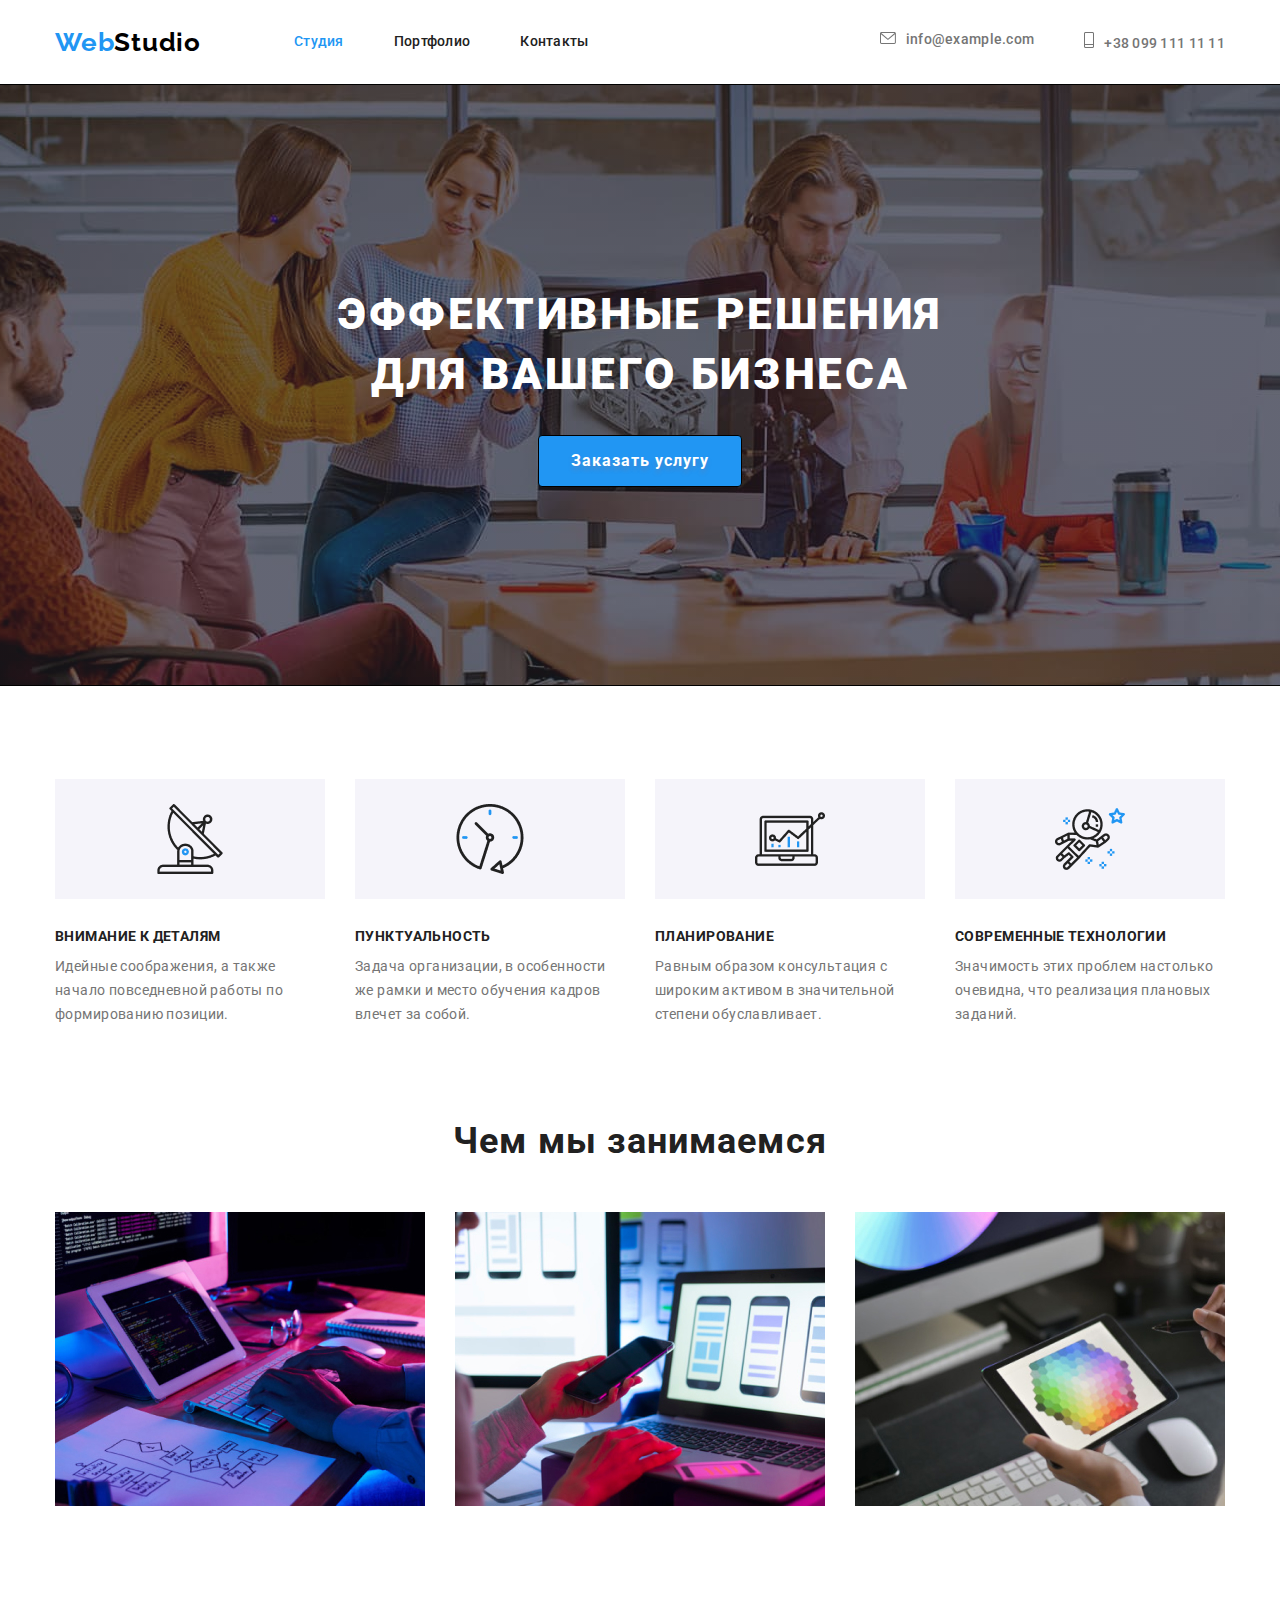
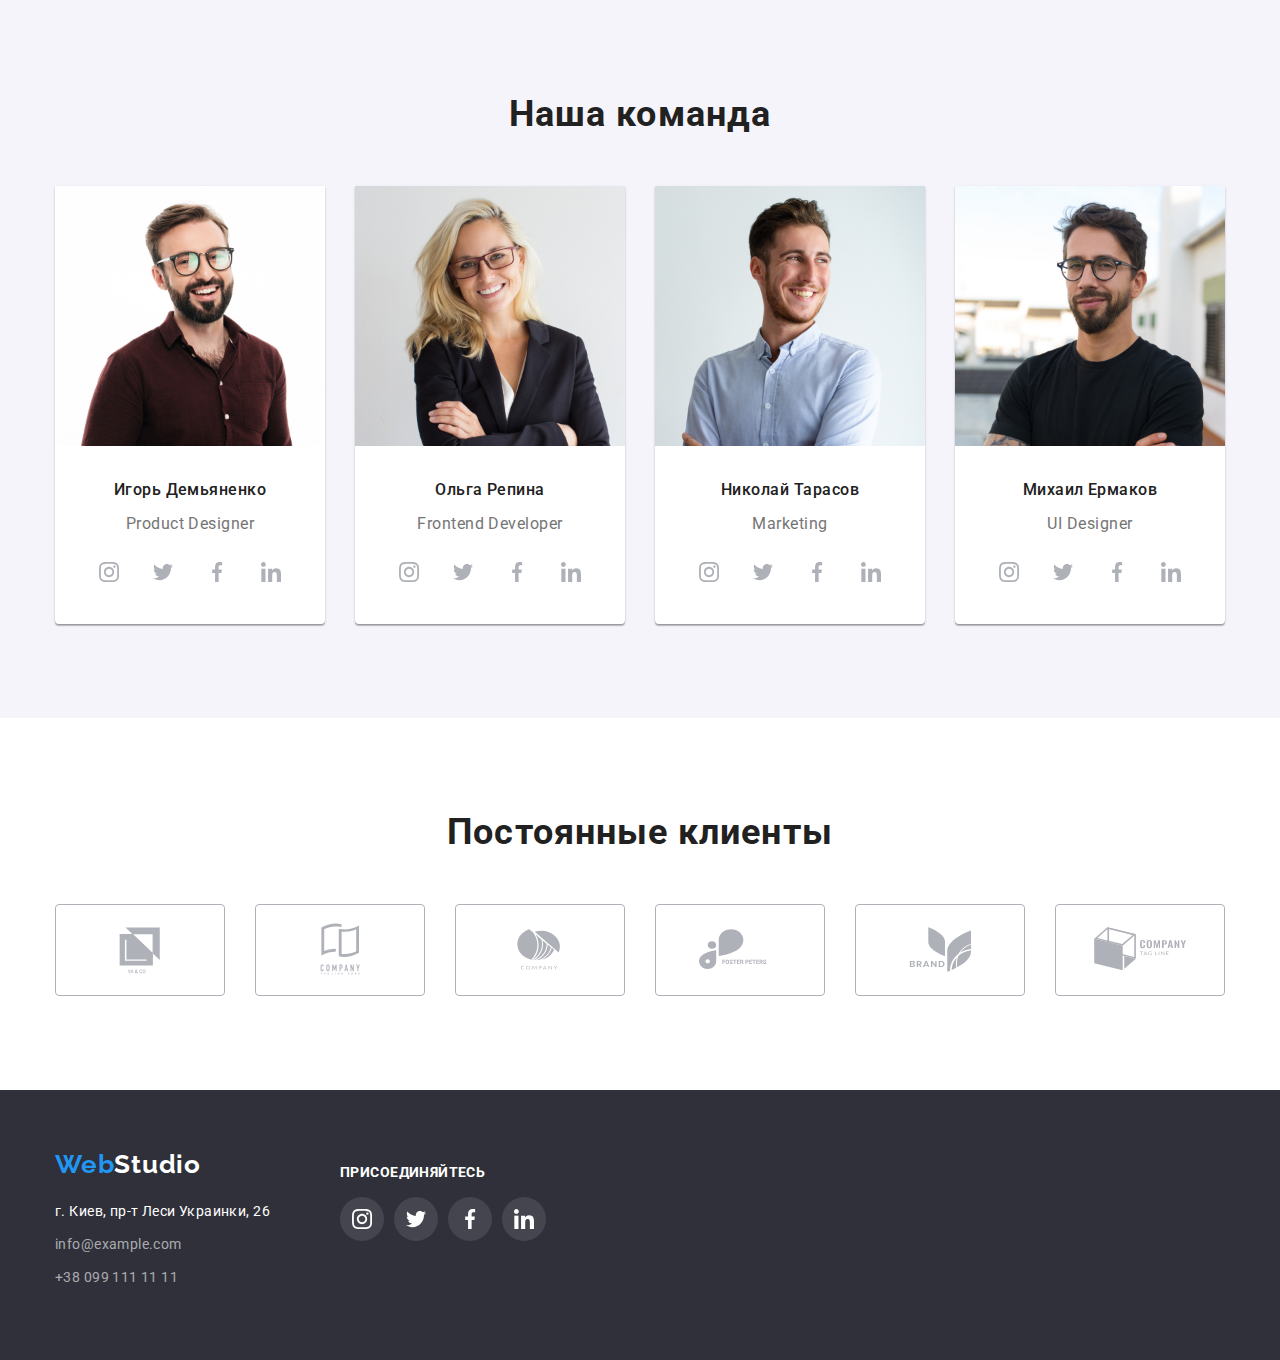
==== index.html @ c9b2f71e "начало дз 5" ====
<!DOCTYPE html>
<html lang="ru">

<head>
    <meta charset="UTF-8" />
    <meta http-equiv="X-UA-Compatible" content="IE=edge" />
    <meta name="viewport" content="width=device-width, initial-scale=1.0" />
    <title>spec</title>
    <link href="https://fonts.googleapis.com/css2?family=Roboto:wght@400;500;700;900&display=swap" rel="stylesheet">
    <link href="https://fonts.googleapis.com/css2?family=Raleway:wght@700&display=swap" rel="stylesheet">
    <link href="https://cdnjs.cloudflare.com/ajax/libs/modern-normalize/1.1.0/modern-normalize.min.css"
        rel="stylesheet">
    <link rel="stylesheet" href="./css/styles.css">

    <!--Шапка-->
    <header class="page-header">

        <nav class="container main-nav">
            <a href="./index.html" class="logo-header">Web<span class="span-nav">Studio</span></a>
            <ul class="site-nav list">
                <li class="site-navigation item"><a href="" class="link current">Студия</a></li>
                <li class="site-navigation item"><a href="./portfolio.html" class="link">Портфолио</a></li>
                <li class="site-navigation item"><a href="" class="link">Контакты</a></li>
            </ul>

            <ul class="contact-nav list text">
                <li class="contact-nav item">
                    <a href="info@example.com" class="tel-link link"><svg class="contact-icon " width="16" height="12">
                            <use href="./images/symbol-defs.svg#icon-envelope"></use>
                        </svg>info@example.com</a>
                </li>
                <li class="contact-nav item">
                    <a href="tel:+380991111111" class="mail-link link"><svg class="contact-icon " width="10"
                            height="16">
                            <use href="./images/symbol-defs.svg#icon-Vector"></use>
                        </svg>+38 099 111 11 11</a>
                </li>
            </ul>
        </nav>

    </header>
    <main>
        <!--герой-->
        <section class="hero overlay">
            <h1 class="hero-title">
                Эффективные решения<br />
                для вашего бизнеса
            </h1>

            <button type="button" class="button primary">Заказать услугу</button>
        </section>
        <!--перечень-->
        <section class="section skr">
            <div class="container skroll">
                <ul class="skroll-list list">
                    <li class="skroll-list-element icon-antena ">
                        <h3 class="skroll-list-title">Внимание к деталям</h3>
                        <p class="skroll-list-paragraph">
                            Идейные соображения, а также начало повседневной работы по
                            формированию позиции.
                        </p>
                    </li>
                    <li class="skroll-list-element icon-clock ">
                        <h3 class="skroll-list-title">Пунктуальность</h3>
                        <p class="skroll-list-paragraph">
                            Задача организации, в особенности же рамки и место обучения кадров
                            влечет за собой.
                        </p>
                    </li>
                    <li class="skroll-list-element icon-diagram ">
                        <h3 class="skroll-list-title">Планирование</h3>
                        <p class="skroll-list-paragraph">
                            Равным образом консультация с широким активом в значительной
                            степени обуславливает.
                        </p>
                    </li>
                    <li class="skroll-list-element icon-astronaut ">
                        <h3 class="skroll-list-title">Современные технологии</h3>
                        <p class="skroll-list-paragraph">
                            Значимость этих проблем настолько очевидна, что реализация
                            плановых заданий.
                        </p>
                    </li>
                </ul>
            </div>
        </section>
        <!--чем мы занимаемся-->
        <section class="section work">
            <div class="container section">
                <h2 class="section-title">Чем мы занимаемся</h2>
                <ul class="section-title-list list">
                    <li class="section-title-element">
                        <img src="./images/1.jpg" alt=" набо текста на клавиатуре" width="370" />
                    </li>
                    <li class="section-title-element">
                        <img src="./images/2.jpg" alt="рука с телефоном перед ноутбуком" width="370" />
                    </li>
                    <li class="section-title-element">
                        <img src="./images/3.jpg" alt="графический планшет в руке" width="370" />
                    </li>
                </ul>
            </div>
        </section>
        <!--наша команда-->
        <section class="command-section">
            <div class="container command">
                <h2 class="command-title">Наша команда</h2>
                <ul class="command-list list">
                    <li class="command-list-element">
                        <a href=""><img src="./images/4.jpg" alt="Игорь Демьяненко" width="270" /></a>
                        <div class="command-list-container">
                            <h3 class="command-list-title">Игорь Демьяненко</h3>
                            <p class="command-list-paragraph">Product Designer</p>
                            <ul class="command-list social-list list">
                                <li class="social-item">
                                    <a href="" class="social-link link">
                                        <svg class="social-icon">
                                            <use href="./images/symbol-defs.svg#icon-instagram"></use>
                                        </svg>
                                    </a>
                                </li>
                                <li class="social-item">
                                    <a href="" class="social-link link">
                                        <svg class="social-icon">
                                            <use href="./images/symbol-defs.svg#icon-twitter"></use>
                                        </svg>
                                    </a>
                                </li>
                                <li class="social-item">
                                    <a href="" class="social-link link">
                                        <svg class="social-icon">
                                            <use href="./images/symbol-defs.svg#icon-facebook"></use>
                                        </svg>
                                    </a>
                                </li>
                                <li class="social-item">
                                    <a href="" class="social-link link">
                                        <svg class="social-icon">
                                            <use href="./images/symbol-defs.svg#icon-linkedin"></use>
                                        </svg>
                                    </a>
                                </li>
                            </ul>
                        </div>
                    </li>
                    <li class="command-list-element">
                        <a href=""><img src="./images/5.jpg" alt="Ольга Репина" width="270" /></a>
                        <div class="command-list-container">
                            <h3 class="command-list-title">Ольга Репина</h3>
                            <p class="command-list-paragraph">Frontend Developer</p>
                            <ul class="command-list social-list list">
                                <li class="social-item">
                                    <a href="" class="social-link link">
                                        <svg class="social-icon">
                                            <use href="./images/symbol-defs.svg#icon-instagram"></use>
                                        </svg>
                                    </a>
                                </li>
                                <li class="social-item">
                                    <a href="" class="social-link link">
                                        <svg class="social-icon">
                                            <use href="./images/symbol-defs.svg#icon-twitter"></use>
                                        </svg>
                                    </a>
                                </li>
                                <li class="social-item">
                                    <a href="" class="social-link link">
                                        <svg class="social-icon">
                                            <use href="./images/symbol-defs.svg#icon-facebook"></use>
                                        </svg>
                                    </a>
                                </li>
                                <li class="social-item">
                                    <a href="" class="social-link link">
                                        <svg class="social-icon">
                                            <use href="./images/symbol-defs.svg#icon-linkedin"></use>
                                        </svg>
                                    </a>
                                </li>
                            </ul>
                        </div>
                    </li>
                    <li class="command-list-element">
                        <a href=""><img src="./images/6.jpg" alt="Николай Тарасов" width="270" /></a>
                        <div class="command-list-container">
                            <h3 class="command-list-title">Николай Тарасов</h3>
                            <p class="command-list-paragraph">Marketing</p>
                            <ul class="command-list social-list list">
                                <li class="social-item">
                                    <a href="" class="social-link link">
                                        <svg class="social-icon">
                                            <use href="./images/symbol-defs.svg#icon-instagram"></use>
                                        </svg>
                                    </a>
                                </li>
                                <li class="social-item">
                                    <a href="" class="social-link link">
                                        <svg class="social-icon">
                                            <use href="./images/symbol-defs.svg#icon-twitter"></use>
                                        </svg>
                                    </a>
                                </li>
                                <li class="social-item">
                                    <a href="" class="social-link link">
                                        <svg class="social-icon">
                                            <use href="./images/symbol-defs.svg#icon-facebook"></use>
                                        </svg>
                                    </a>
                                </li>
                                <li class="social-item">
                                    <a href="" class="social-link link">
                                        <svg class="social-icon">
                                            <use href="./images/symbol-defs.svg#icon-linkedin"></use>
                                        </svg>
                                    </a>
                                </li>
                            </ul>
                        </div>
                    </li>
                    <li class="command-list-element">
                        <a href=""><img src="./images/7.jpg" alt="Михаил Ермаков" width="270" /></a>
                        <div class="command-list-container">
                            <h3 class="command-list-title">Михаил Ермаков</h3>
                            <p class="command-list-paragraph">UI Designer</p>
                            <ul class="command-list social-list list">
                                <li class="social-item">
                                    <a href="" class="social-link link">
                                        <svg class="social-icon">
                                            <use href="./images/symbol-defs.svg#icon-instagram"></use>
                                        </svg>
                                    </a>
                                </li>
                                <li class="social-item">
                                    <a href="" class="social-link link">
                                        <svg class="social-icon">
                                            <use href="./images/symbol-defs.svg#icon-twitter"></use>
                                        </svg>
                                    </a>
                                </li>
                                <li class="social-item">
                                    <a href="" class="social-link link">
                                        <svg class="social-icon">
                                            <use href="./images/symbol-defs.svg#icon-facebook"></use>
                                        </svg>
                                    </a>
                                </li>
                                <li class="social-item">
                                    <a href="" class="social-link link">
                                        <svg class="social-icon">
                                            <use href="./images/symbol-defs.svg#icon-linkedin"></use>
                                        </svg>
                                    </a>
                                </li>
                            </ul>
                        </div>
                    </li>
                </ul>
            </div>

        </section>
        <!-- Постоянные клиенты -->
        <section class="client-section">
            <div class="container client ">
                <h2 class="klient-title">Постоянные клиенты</h2>
                <ul class="client-list list">
                    <li class="client-list-element">
                        <a href="" class="client-link link">
                            <svg class="client-icon">
                                <use href="./images/symbol-defs.svg#icon-Client-1"></use>
                            </svg>
                        </a>
                    </li>
                    <li class="client-list-element"><a href="" class="client-link link">
                            <svg class="client-icon">
                                <use href="./images/symbol-defs.svg#icon-Client-2"></use>
                            </svg>
                        </a></li>
                    <li class="client-list-element"><a href="" class="client-link link">
                            <svg class="client-icon">
                                <use href="./images/symbol-defs.svg#icon-Client-3"></use>
                            </svg>
                        </a></li>
                    <li class="client-list-element"><a href="" class="client-link link">
                            <svg class="client-icon">
                                <use href="./images/symbol-defs.svg#icon-Client-4"></use>
                            </svg>
                        </a></li>
                    <li class="client-list-element"><a href="" class="client-link link">
                            <svg class="client-icon">
                                <use href="./images/symbol-defs.svg#icon-Client-5"></use>
                            </svg>
                        </a></li>
                    <li class="client-list-element"><a href="" class="client-link link">
                            <svg class="client-icon">
                                <use href="./images/symbol-defs.svg#icon-Client-6"></use>
                            </svg>
                        </a></li>

                </ul>
            </div>

        </section>
    </main>

    <!--футер-->
    <footer class="footer">

        <div class="container futter-div">

            <div class="futter-div-address">
                <a href="./index.html" class="logo-footer">Web<span class="span-footer">Studio</span></a>
                <address>
                    <ul class="footer-contact list ">
                        <li class="footer-li">
                            <a href="" class="address">г. Киев, пр-т Леси Украинки, 26</a>
                        </li>
                        <li class="footer-li">
                            <a href="info@example.com" class="link">info@example.com</a>
                        </li>
                        <li class="footer-li">
                            <a href="tel:+38-099-111-11-11" class="link">+38 099 111 11 11</a>
                        </li>
                    </ul>
                </address>
            </div>
            <div class="futter-div-social">
                <h2 class="footer-title">
                    присоединяйтесь
                </h2>
                <ul class="footer-social footer-social-list list">
                    <li class="footer-social-item"><a href="" class="footer-social-link link"><svg
                                class="footer-social-icon">
                                <use href="./images/symbol-defs.svg#icon-instagram"></use>
                            </svg></a></li>
                    <li class="footer-social-item"><a href="" class="footer-social-link link">
                            <svg class="footer-social-icon">
                                <use href="./images/symbol-defs.svg#icon-twitter"></use>
                            </svg>
                        </a></li>
                    <li class="footer-social-item"><a href="" class="footer-social-link link"><svg
                                class="footer-social-icon">
                                <use href="./images/symbol-defs.svg#icon-facebook"></use>
                            </svg></a></li>
                    <li class="footer-social-item"><a href="" class="footer-social-link link"><svg
                                class="footer-social-icon">
                                <use href="./images/symbol-defs.svg#icon-linkedin"></use>
                            </svg></a></li>
                </ul>
            </div>
        </div>



    </footer>
    </body>

</html>
---- css/styles.css ----
/* цвет основного текста #212121 */
/* вторичній цвет #757575 */
/* белый  #FFFFFF */
/* акцент #2196F3 */
/* вторичный цвет фона #E5E5E5 */
:root {
  --primary-text-color: #757575;
  --title-text-color: #212121;
  --accent-color: #2196f3;
  --primary-white-color: #ffffff;
  --button-secondary-color: #f5f4fa;
  --primary-bg-color: #e5e5e5;
}
/* ----------УТИЛИТЫ--------------- */
h1,
h2,
h3,
h4,
h5,
h6 {
  margin-top: 0;
}
img {
  display: block;
  max-width: 100%;
}
.list {
  list-style: none;
  padding: 0;
  margin: 0;
}
a {
  text-decoration: none;
  display: inline-block;
}
.visually-hidden {
  position: absolute;
  width: 1px;
  height: 1px;
  margin: -1px;
  padding: 0;
  overflow: hidden;
  border: 0;
  clip: rect(0 0 0 0);
}

body {
  color: var(--primary-text-color);
  font-family: Roboto;
  font-style: normal;
}
.container {
  margin-left: auto;
  margin-right: auto;
  width: 1200px;
  padding-left: 15px;
  padding-right: 15px;
}
/*-------------HEADER--------- */

.page-header {
  background-color: var(--primary-white-color);
}

.main-nav {
  display: flex;
  align-items: center;
}
.logo-header {
  display: flex;
  color: var(--accent-color);
  font-family: Raleway;
  font-style: normal;
  font-weight: 700;
  font-size: 26px;
  line-height: 1.19;
  letter-spacing: 0.03em;
}
.span-nav {
  color: #000000;
}
/* site nav */
.site-nav {
  display: flex;
  font-weight: 500;
  font-size: 14px;
  line-height: 1.14;
  letter-spacing: 0.02em;
  margin-left: 93px;
}
.site-nav .item + .item {
  margin-left: 50px;
}

.site-nav .link {
  display: block;
  padding-top: 32px;
  padding-bottom: 32px;
  color: var(--title-text-color);
}
.site-nav .link:hover,
.site-nav .link:focus {
  color: var(--accent-color);
}
.site-nav .link.current {
  color: var(--accent-color);
}
/* contact nav */
.contact-nav {
  display: flex;
  font-weight: 500;
  font-size: 14px;
  line-height: 1.14;
  letter-spacing: 0.02em;
  margin-left: auto;
}
.contact-nav .item + .item {
  margin-left: 50px;
}
.contact-nav .link {
  display: block;
  padding-top: 32px;
  padding-bottom: 32px;
  color: var(--primary-text-color);
}
.contact-nav .link:hover,
.contact-nav .link:focus {
  color: var(--accent-color);
}
.contact-icon {
  fill: #757575;
  margin-right: 10px;
  align-items: center;
  justify-content: center;
  fill: currentColor;
}
/*------------ HERO----------- */
.hero {
  text-align: center;
  border-color: #2f303a;
  padding-top: 200px;
  padding-bottom: 200px;
}
.overlay {
  outline: 1px solid black;
  max-width: 1600px;
  height: 600px;
  margin-left: auto;
  margin-right: auto;
  background-image: linear-gradient(to right, rgba(47, 48, 58, 0.4), rgba(47, 48, 58, 0.4)),
    url(../images/img-fon.jpg);
  background-size: cover;
  background-position: center;
  background-repeat: no-repeat;
}
.hero-title {
  margin-top: 0;
  margin-bottom: 30px;
  font-weight: 900;
  font-size: 44px;
  line-height: 1.36;
  letter-spacing: 0.06em;
  text-transform: uppercase;
  color: #ffffff;
}
/* button */
.button {
  padding: 10px 32px;
  color: var(--title-text-color);
  background-color: var(--primary-white-color);
  font-weight: 700;
  font-size: 16px;
  line-height: 1.87;
  letter-spacing: 0.06em;
  border: transparent;
  border: 1px solid #000000;
  text-shadow: 0px 4px 4px rgba(170, 99, 99, 0.25);
  border-radius: 4px;
}
.button.primary {
  color: var(--primary-white-color);
  background-color: var(--accent-color);
}
.button.primary:hover {
  background-color: var(--button-secondary-color);
  color: var(--accent-color);
}
/* ---------------SKROLL SECTIONS----------- */

/* skrol list */
.section.skr {
  padding-top: 94px;
  padding-bottom: 94px;
}

.skroll-list {
  display: flex;
}

.skroll-list-element {
  width: 270px;
  margin-right: 30px;
}
.skroll-list-element:nth-child(4) {
  margin-right: 0;
}
.icon-antena::before {
  background-image: url(../images/antenna.png);
}
.icon-clock::before {
  background-image: url(../images/clock.png);
}
.icon-diagram::before {
  background-image: url(../images/diagram.png);
}
.icon-astronaut::before {
  background-image: url(../images/astronaut.png);
}
.skroll-list-element::before {
  display: block;
  content: '';
  height: 120px;
  margin-bottom: 30px;
  background-size: 70px;
  background-repeat: no-repeat;
  background-position: center;
  background-color: #f5f4fa;
}

.skroll-list-title {
  color: var(--title-text-color);
  font-weight: 700;
  font-size: 14px;
  line-height: 1.14;
  letter-spacing: 0.03em;
  text-transform: uppercase;
  margin-bottom: 10px;
}
.skroll-list-paragraph {
  margin: 0;
  padding: 0;
  color: var(--primary-text-color);
  font-weight: 400;
  font-size: 14px;
  line-height: 1.71;
  letter-spacing: 0.03em;
}
/* -------ЧЕМ МЫ ЗАНИМАЕМСЯ-------- */
/* section title */
.section.work {
  padding-bottom: 94px;
}
.section-title {
  color: var(--title-text-color);

  font-weight: 700;
  font-size: 36px;
  line-height: 1.16;
  text-align: center;
  letter-spacing: 0.03em;
  margin-bottom: 50px;
}
.section-title-list {
  display: flex;
}
.section-title-element {
  margin-right: 30px;
}
.section-title-element:nth-child(3n) {
  margin-right: 0;
}
/* ---------COMMAND SECTION---------- */
.command-section {
  background-color: #f5f4fa;
  padding-top: 94px;
  padding-bottom: 94px;
}
.command-title {
  color: var(--title-text-color);

  font-weight: 700;
  font-size: 36px;
  line-height: 1.16;
  text-align: center;
  letter-spacing: 0.03em;
  margin-bottom: 50px;
}
.command-list {
  display: flex;
}
.command-list-container {
  padding-top: 30px;
  padding-bottom: 30px;
}
.command-list-title {
  color: var(--title-text-color);

  font-weight: 500;
  font-size: 16px;
  line-height: 1.18;
  letter-spacing: 0.03em;
  text-align: center;
  margin-bottom: 10px;
}
.command-list-paragraph {
  color: var(--primary-text-color);
  font-weight: 400;
  font-size: 16px;
  line-height: 1.18;
  text-align: center;
  letter-spacing: 0.03em;
  margin-bottom: 16px;
}
.command-list-element {
  display: block;
  margin-right: 30px;
  background-color: #ffffff;
  box-shadow: 0px 1px 3px rgba(0, 0, 0, 0.12), 0px 1px 1px rgba(0, 0, 0, 0.14),
    0px 2px 1px rgba(0, 0, 0, 0.2);
  border-radius: 0px 0px 4px 4px;
  overflow: hidden;
}
.command-list-element:nth-child(4n) {
  margin-right: 0;
}
.social-item {
  width: 44px;
  height: 44px;
  margin-right: 10px;
}
.social-item:nth-child(4n) {
  margin-right: 0;
}
.social-link {
  width: 100%;
  height: 100%;
  border-radius: 50%;
  display: flex;
  align-items: center;
  justify-content: center;
  background-color: var(--primary-white-color);
}
.social-link:hover,
.social-link:focus {
  background-color: var(--accent-color);
}
.social-link:hover .social-icon,
.social-link:focus .social-icon {
  fill: var(--primary-white-color);
}

.social-list {
  display: flex;
  justify-content: center;
}
.social-icon {
  width: 20px;
  height: 20px;
  fill: #afb1b8;
}

/* -------------CLIENT SECTION------------ */
.client-section {
  padding-top: 94px;
  padding-bottom: 94px;
}
.klient-title {
  color: var(--title-text-color);
  font-weight: 700;
  font-size: 36px;
  line-height: 1.16;
  text-align: center;
  letter-spacing: 0.03em;
  margin-bottom: 50px;
}
.client-list {
  display: flex;
  justify-content: space-between;
}
.client-list-element {
  display: block;
  width: 170px;
  height: 92px;
  margin-right: 30px;
}
.client-list-element:nth-child(6n) {
  margin-right: 0;
}

.client-link {
  width: 100%;
  height: 100%;
  display: flex;
  align-items: center;
  justify-content: center;
  background-color: var(--primary-white-color);
  border: 1px solid #afb1b8;
  border-radius: 4px;
}

.client-icon {
  width: 100%;
  height: 100%;
  fill: #afb1b8;
}
.client-link:hover .client-icon,
.client-link:focus .client-icon {
  fill: var(--accent-color);
  border: 1px solid #2196f3;
}

/* --------ФУТЕР---------- */

.footer {
  background-color: #2f303a;
}
.futter-div {
  display: flex;
}
.futter-div-address {
  padding-top: 59px;
  padding-bottom: 61px;
}
.futter-div-social {
  padding-top: 71px;
  padding-bottom: 101px;
}
.logo-footer {
  color: var(--accent-color);
  font-family: Raleway;
  font-style: normal;
  font-weight: 700;
  font-size: 26px;
  line-height: 1.19;
  letter-spacing: 0.03em;
  margin-bottom: 20px;
}
.span-footer {
  color: #ffffff;
}
.footer-li {
  margin-bottom: 9px;
}
.footer-contact {
  font-family: Roboto;
  font-style: normal;
  font-weight: 400;
  font-size: 14px;
  line-height: 1.71;
  letter-spacing: 0.03em;
  margin-right: 70px;
}
.footer-contact .address {
  color: var(--primary-white-color);
}
.footer-contact .address:hover,
.footer-contact .address:focus {
  color: var(--accent-color);
}
.footer-contact .link {
  color: rgba(255, 255, 255, 0.6);
}
.footer-contact .link:hover,
.footer-contact .link:focus {
  color: var(--accent-color);
}
.footer-title {
  display: flex;
  font-family: Roboto;
  font-style: normal;
  font-weight: 700;
  font-size: 14px;
  line-height: 1.71;
  letter-spacing: 0.03em;
  text-transform: uppercase;
  color: var(--primary-white-color);
}

.footer-social-item {
  width: 44px;
  height: 44px;
  margin-right: 10px;
}
.footer-social-item :nth-child(4n) {
  margin-right: 0;
}
.footer-social-link {
  width: 100%;
  height: 100%;
  border-radius: 50%;
  display: flex;
  align-items: center;
  justify-content: center;
  background-color: rgba(255, 255, 255, 0.1);
}
.footer-social-list {
  display: flex;
  justify-content: center;
}
.footer-social-icon {
  width: 20px;
  height: 20px;
  fill: var(--primary-white-color);
}
.footer-social-link:hover,
.footer-social-link:focus {
  background-color: var(--accent-color);
}
.footer-social-link:hover .footer-social-icon,
.footer-social-link:focus .footer-social-icon {
  fill: var(--primary-white-color);
}

/* ------------PORTFOLIO------------------- */
.page-header {
  border-bottom: 1px solid #ececec;
}
.portf-nav {
  display: flex;
  align-items: center;
}
.portfolio-site-nav .item + .item {
  margin-left: 50px;
}
.logo-portfolio-hed {
  display: flex;
  color: var(--accent-color);
  font-family: Raleway;
  font-style: normal;
  font-weight: 700;
  font-size: 26px;
  line-height: 1.19;
  letter-spacing: 0.03em;
}
/* portfolio site nav  */
.portfolio-site-nav {
  display: flex;
  font-weight: 500;
  font-size: 14px;
  line-height: 1.14;
  letter-spacing: 0.02em;
  margin-left: 93px;
}
.portfolio-site-nav .link {
  display: block;
  padding-top: 32px;
  padding-bottom: 32px;
  color: var(--title-text-color);
}
.portfolio-site-nav .link:hover,
.portfolio-site-nav .link:focus {
  color: var(--accent-color);
}
.portfolio-site-nav .link.current {
  color: var(--accent-color);
}
/* contact nav */
.portfolio-contact-nav {
  display: flex;
  font-weight: 500;
  font-size: 14px;
  line-height: 1.14;
  letter-spacing: 0.02em;
  margin-left: auto;
}
.portfolio-contact-nav .item + .item {
  margin-left: 50px;
}
.portfolio-contact-nav .link {
  display: block;
  padding-top: 32px;
  padding-bottom: 32px;
  color: var(--primary-text-color);
}
.portfolio-contact-nav .link:hover,
.portfolio-contact-nav .link:focus {
  color: var(--accent-color);
}
/* portfolio button */
.button-portfolio {
  color: var(--title-text-color);
  padding: 6px 22px;

  font-weight: 500;
  font-size: 16px;
  line-height: 1.62;
  text-align: center;
  letter-spacing: 0.03em;
  border: transparent;
  border-radius: 4px;
}
.button-portfolio .secondary {
  color: var(--title-text-color);
  background-color: var(--button-secondary-color);
}

.portfolio-button .button-portfolio.secondary:hover,
.portfolio-button .button-portfolio.secondary:focus {
  background-color: var(--accent-color);
  color: var(--button-secondary-color);
  box-shadow: 0px 3px 1px rgba(0, 0, 0, 0.1), 0px 1px 2px rgba(0, 0, 0, 0.08),
    0px 2px 2px rgba(0, 0, 0, 0.12);
  border-radius: 4px;
}

/* portfolio list */
.portfolio-section {
  padding-top: 94px;
  padding-bottom: 94px;
}

.portfolio-button {
  display: flex;
  justify-content: center;

  margin-bottom: 50px;
}
.click {
  margin-right: 8px;
}
.click:nth-child(5n) {
  margin-right: 0;
}

.portfolio-list {
  display: flex;
  flex-wrap: wrap;
  background-color: var(--primary-white-color);
}
.portfolio-list-element {
  width: 370px;
  margin-right: 30px;
  margin-bottom: 30px;
  background-color: #ffffff;
  border: 1px solid #eeeeee;
  box-sizing: border-box;
}
.portfolio-list-paragraph {
  font-family: Roboto;
  font-style: normal;
  font-weight: normal;
  font-size: 16px;
  line-height: 1.87;
  letter-spacing: 0.03em;
  color: var(--primary-text-color);
}
.portfolio-list-element:hover {
  background: var(--primary-white-color);
  border: 1px solid #eeeeee;
  box-sizing: border-box;
  box-shadow: 0px 1px 1px rgba(0, 0, 0, 0.12), 0px 4px 4px rgba(0, 0, 0, 0.06),
    1px 4px 6px rgba(0, 0, 0, 0.16);
}
.portfolio-list-element:nth-child(3n) {
  margin-right: 0;
}
.portfolio-list-element:nth-last-child(-n + 3) {
  margin-bottom: 0;
}
/* -----------АЛЬТЕРНАТИВНЫЙ ВАРИАНТ-------------- */
/* .portfolio-list-element {
  width: calc((100 - 60px) / 3);
  margin-right: 30px;
  margin-bottom: 30px;
}
.portfolio-list-element:nth-child(3n) {
  margin-right: 0;
}
.portfolio-list-element:nth-last-child(-n + 3) {
  margin-bottom: 0;
} */
.portfolio-list .title {
  color: var(--title-text-color);
}
.portfolio-list-div {
  padding: 20px 24px 20px 24px;
}
.portfolio-list-title {
  font-family: Roboto;
  font-style: normal;
  font-weight: 700;
  font-size: 18px;
  line-height: 2;
  letter-spacing: 0.06em;
  color: #212121;
  margin-bottom: 4px;
}
.portfolio-list-paragraph {
  font-weight: 400;
  font-size: 16px;
  line-height: 1.87;
  letter-spacing: 0.03em;
  margin: 0;
}
/* portfolio footer */
.porfolio-footer {
  background-color: #2f303a;
}
.portfolio-footer-div {
  display: flex;
}
.portfolio-footer-address {
  padding-top: 59px;
  padding-bottom: 61px;
}
.portfolio-footer-social {
  padding-top: 71px;
  padding-bottom: 101px;
}
.portfolio-footer-title {
  display: flex;
  font-family: Roboto;
  font-style: normal;
  font-weight: 700;
  font-size: 14px;
  line-height: 1.71;
  letter-spacing: 0.03em;
  text-transform: uppercase;
  color: var(--primary-white-color);
}

.logo-porfolio-footer {
  color: var(--accent-color);
  font-family: Raleway;
  font-style: normal;
  font-weight: 700;
  font-size: 26px;
  line-height: 1.19;
  letter-spacing: 0.03em;
  margin-bottom: 20px;
}
.portfolio-footer-li {
  margin-bottom: 9px;
}
.portfolio-footer-contact {
  font-family: Roboto;
  font-style: normal;
  font-weight: 400;
  font-size: 14px;
  line-height: 1.71;
  letter-spacing: 0.03em;
  margin-right: 70px;
}
.portfolio-footer-contact .address {
  color: var(--primary-white-color);
}
.portfolio-footer-contact .address:hover,
.portfolio-footer-contact .address:focus {
  color: var(--accent-color);
}
.portfolio-footer-contact .link {
  color: rgba(255, 255, 255, 0.6);
}
.portfolio-footer-contact .link:hover,
.portfolio-footer-contact .link:focus {
  color: var(--accent-color);
}

.portfolio-social-item {
  width: 44px;
  height: 44px;
  margin-right: 10px;
}
.portfolio-social-item:nth-child(4n) {
  margin-right: 0;
}
.portfolio-social-link {
  width: 100%;
  height: 100%;
  border-radius: 50%;
  display: flex;
  align-items: center;
  justify-content: center;
  background-color: rgba(255, 255, 255, 0.1);
}
.footer-social-list {
  display: flex;
  justify-content: center;
}
.portfolio-social-icon {
  width: 20px;
  height: 20px;
  fill: var(--primary-white-color);
}
.portfolio-social-link:hover,
.portfolio-social-link:focus {
  background-color: var(--accent-color);
}
.portfolio-social-link:hover .portfolio-social-icon,
.portfolio-social-link:focus .portfolio-social-icon {
  fill: var(--primary-white-color);
}
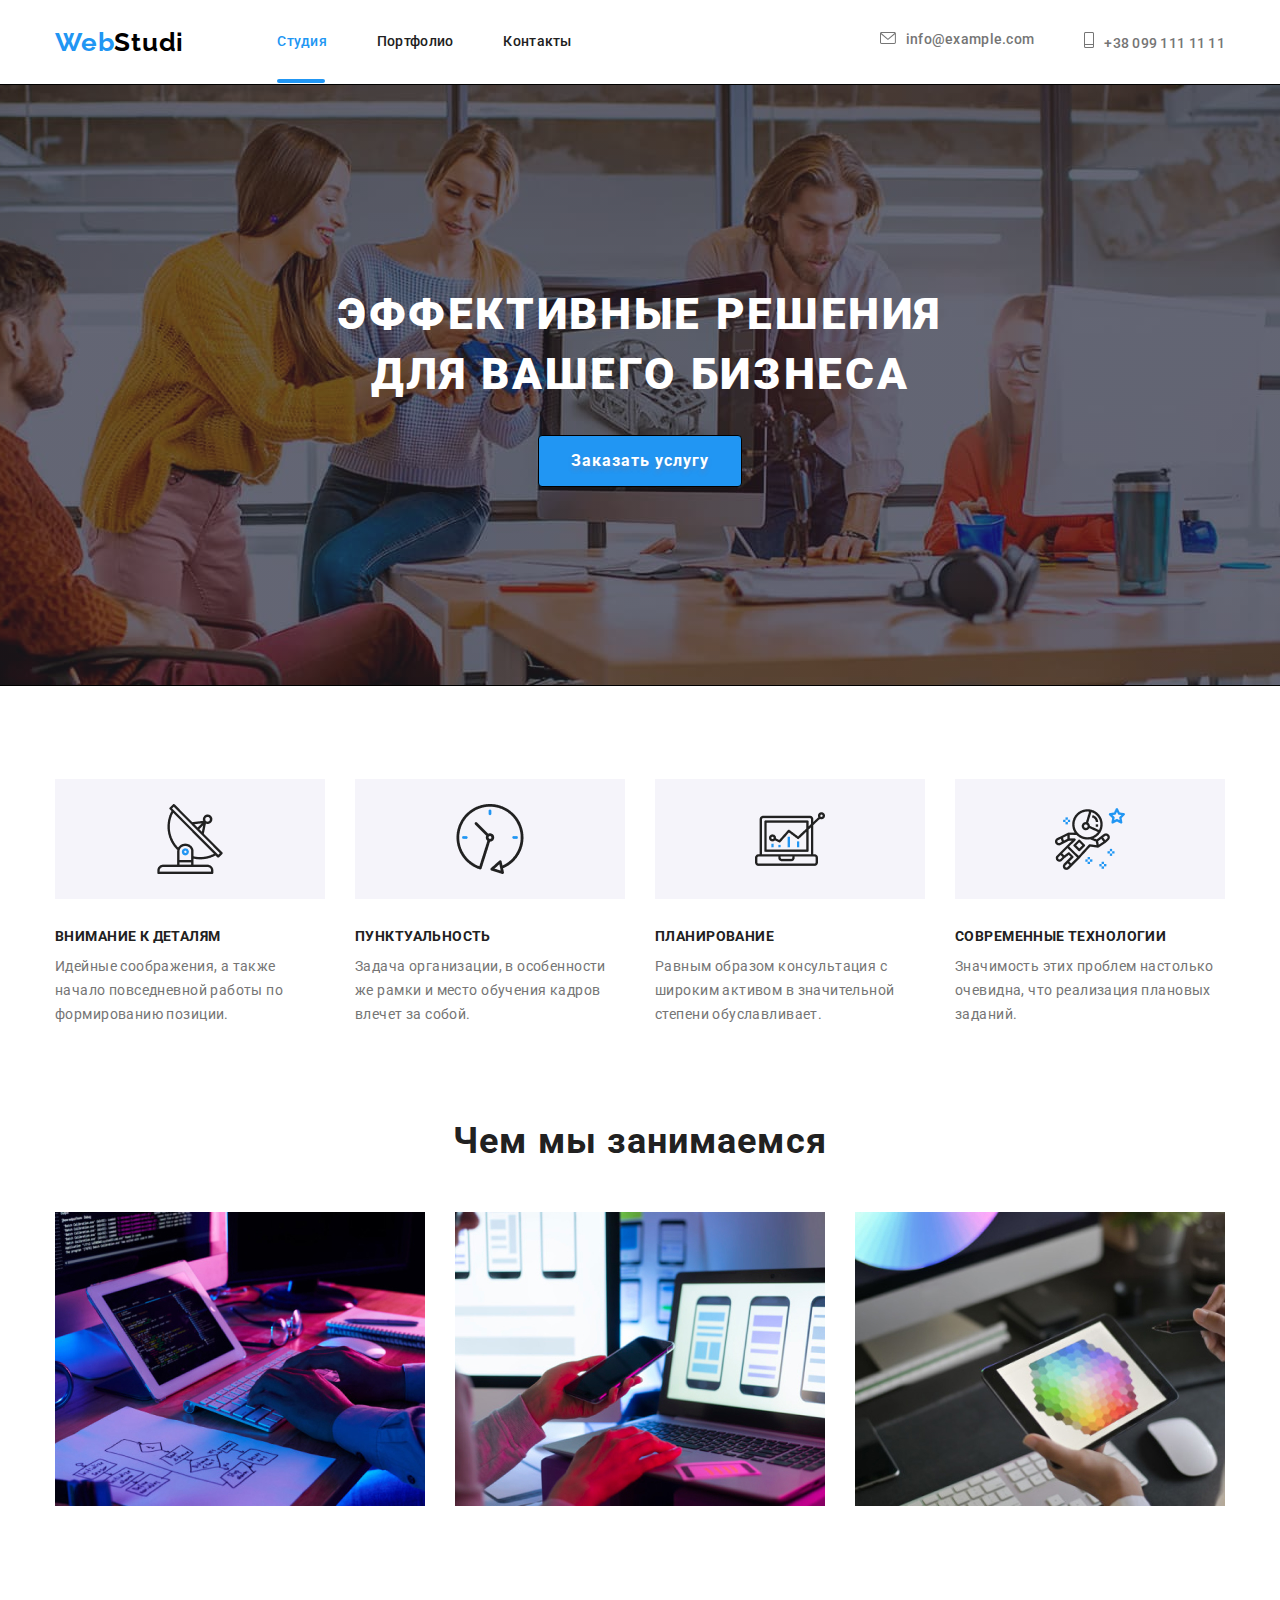
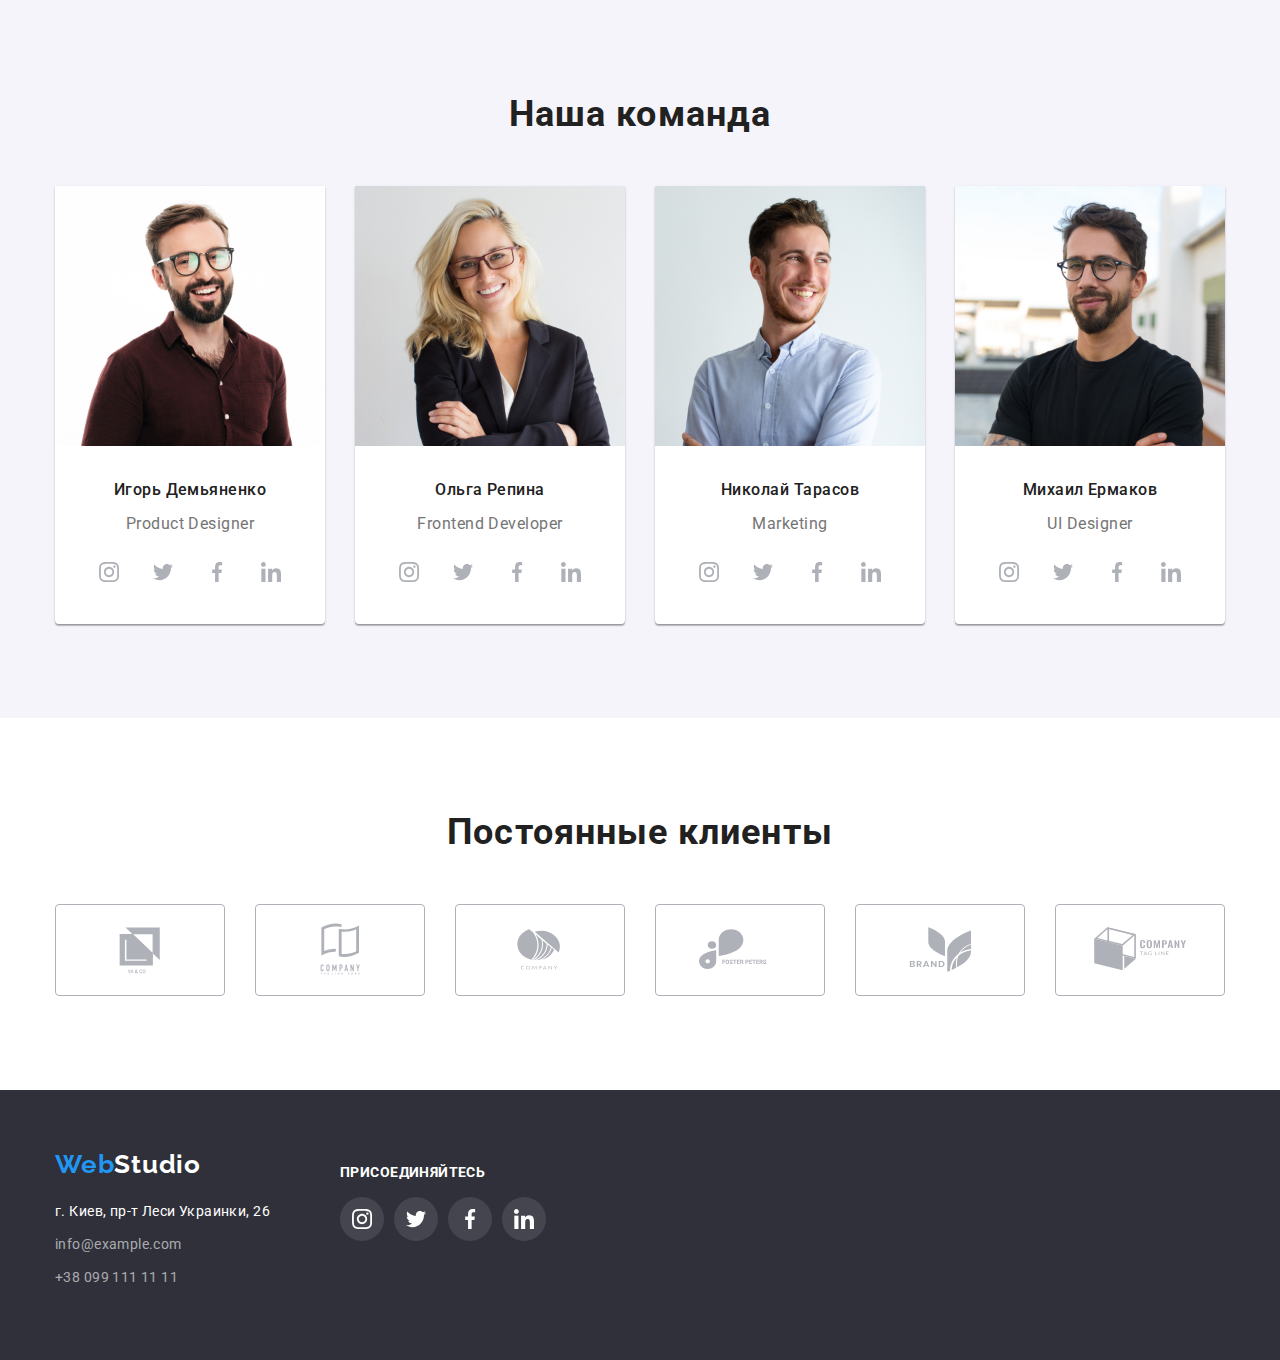
==== commit e450e236: "Добавил подчеркивание" ====
--- a/index.html
+++ b/index.html
@@ -16,7 +16,7 @@
     <header class="page-header">
 
         <nav class="container main-nav">
-            <a href="./index.html" class="logo-header">Web<span class="span-nav">Studio</span></a>
+            <a href="./index.html" class="logo-header">Web<span class="span-nav">Studi</span></a>
             <ul class="site-nav list">
                 <li class="site-navigation item"><a href="" class="link current">Студия</a></li>
                 <li class="site-navigation item"><a href="./portfolio.html" class="link">Портфолио</a></li>
--- a/css/styles.css
+++ b/css/styles.css
@@ -82,11 +82,24 @@
 /* site nav */
 .site-nav {
   display: flex;
+  position: relative;
   font-weight: 500;
   font-size: 14px;
   line-height: 1.14;
   letter-spacing: 0.02em;
   margin-left: 93px;
+}
+.site-navigation .current::after {
+  display: flex;
+  content: '';
+  position: absolute;
+  height: 4px;
+  width: 48px;
+  border-radius: 2px;
+  background-color: var(--accent-color);
+  justify-content: center;
+  align-items: center;
+  bottom: -1px;
 }
 .site-nav .item + .item {
   margin-left: 50px;
@@ -534,12 +547,25 @@
 }
 /* portfolio site nav  */
 .portfolio-site-nav {
+  position: relative;
   display: flex;
   font-weight: 500;
   font-size: 14px;
   line-height: 1.14;
   letter-spacing: 0.02em;
   margin-left: 93px;
+}
+.portfolio-site-navigation .current::after {
+  display: flex;
+  content: '';
+  position: absolute;
+  height: 4px;
+  width: 78px;
+  border-radius: 2px;
+  background-color: var(--accent-color);
+  justify-content: center;
+  align-items: center;
+  bottom: -1px;
 }
 .portfolio-site-nav .link {
   display: block;
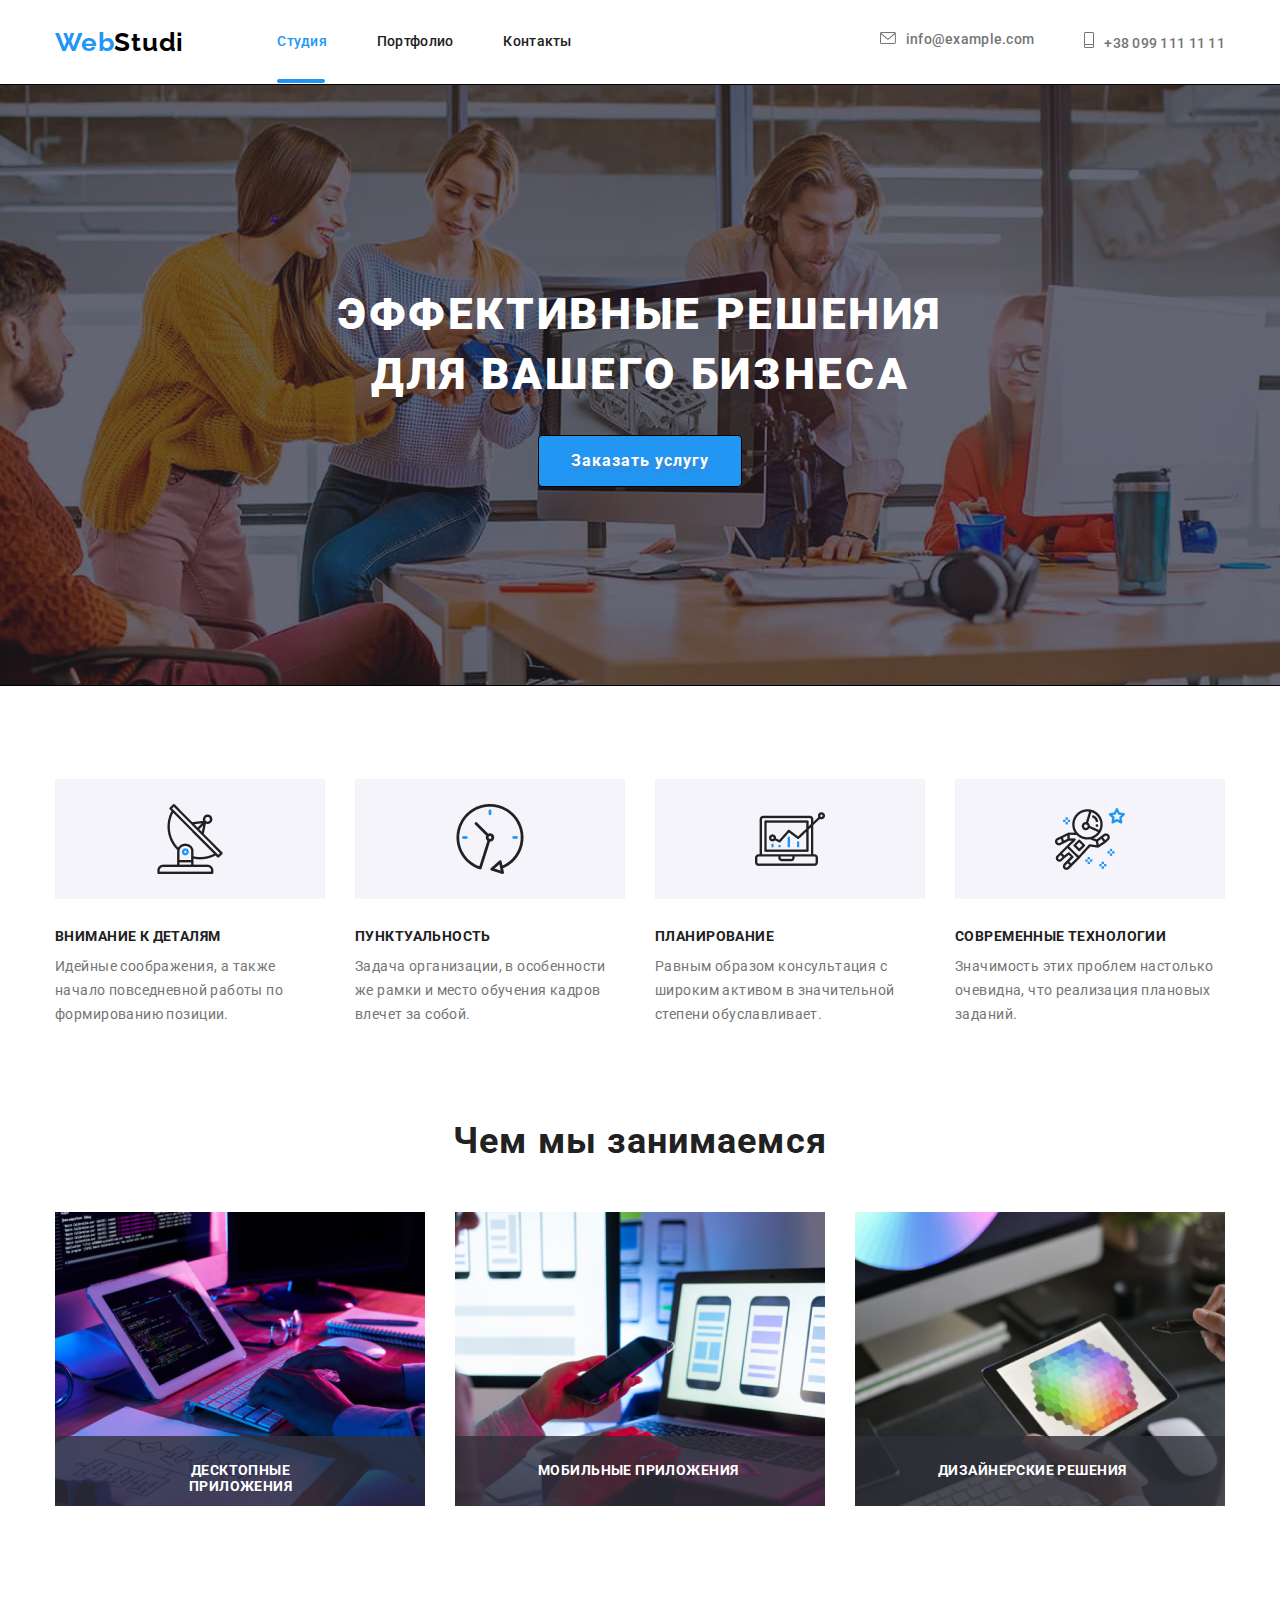
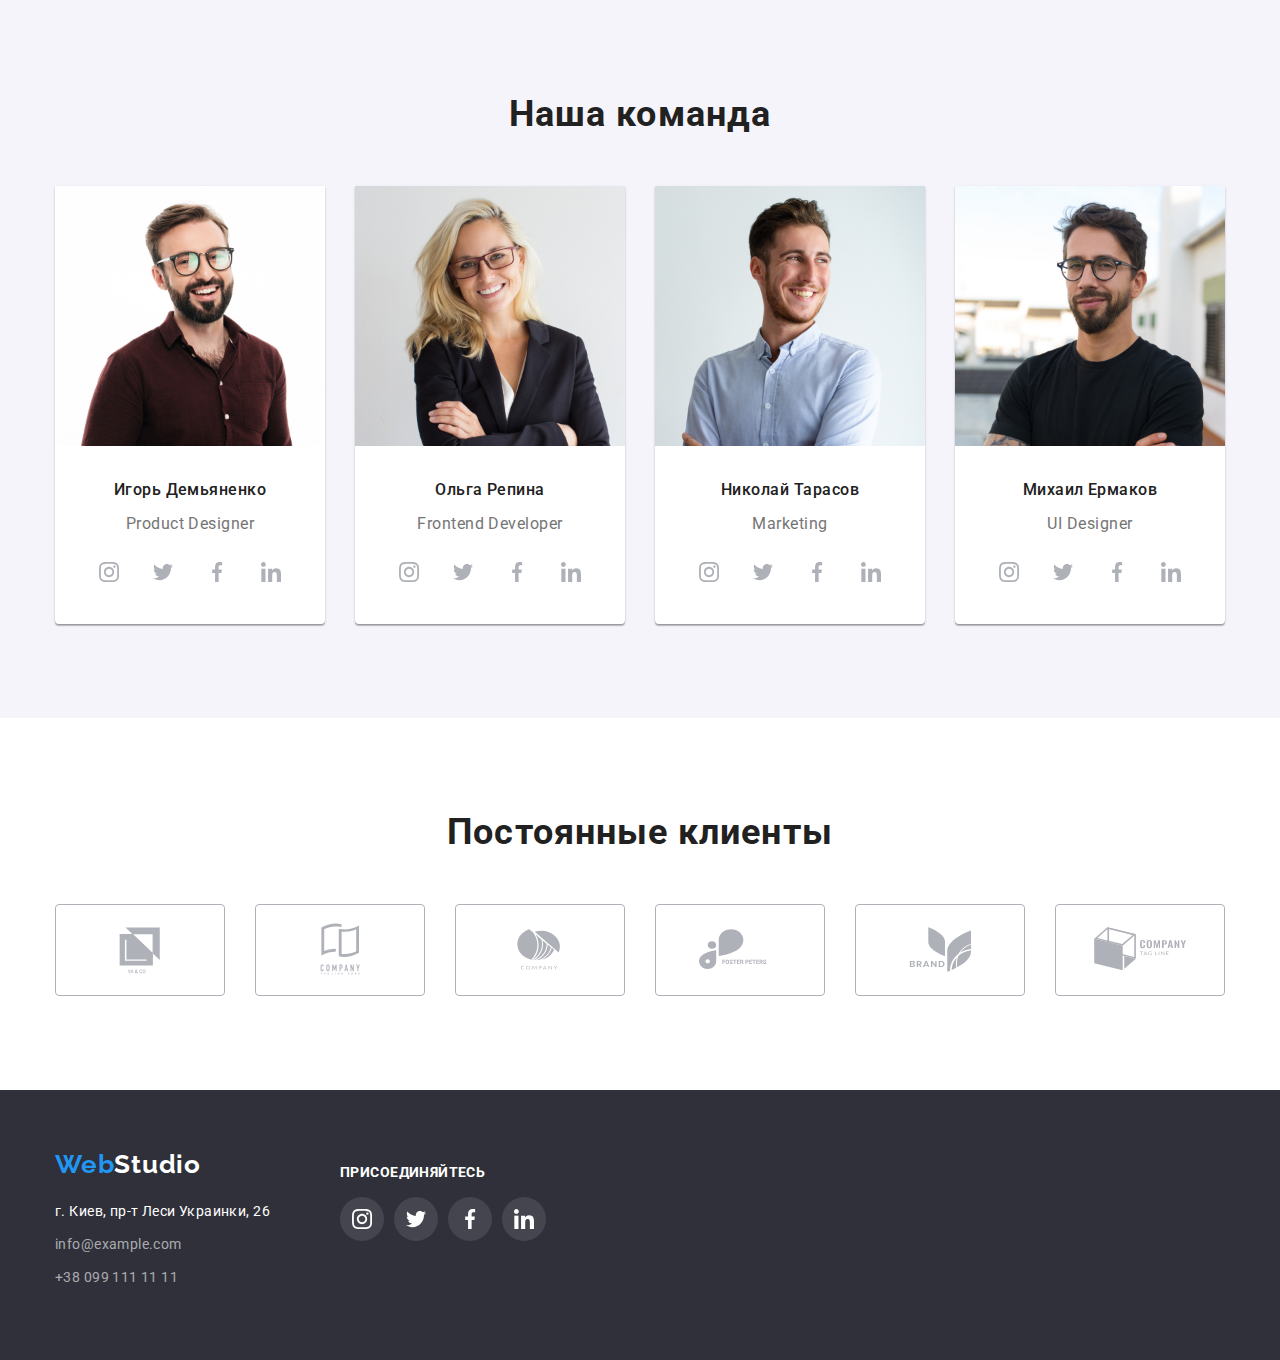
==== commit f460128f: "Готовое Дз 5" ====
--- a/index.html
+++ b/index.html
@@ -25,13 +25,13 @@
 
             <ul class="contact-nav list text">
                 <li class="contact-nav item">
-                    <a href="info@example.com" class="tel-link link"><svg class="contact-icon " width="16" height="12">
+                    <a href="mailto:info@example.com" class="mail-link link"><svg class="contact-icon " width="16"
+                            height="12">
                             <use href="./images/symbol-defs.svg#icon-envelope"></use>
                         </svg>info@example.com</a>
                 </li>
                 <li class="contact-nav item">
-                    <a href="tel:+380991111111" class="mail-link link"><svg class="contact-icon " width="10"
-                            height="16">
+                    <a href="tel:+380991111111" class="tel-link link"><svg class="contact-icon " width="10" height="16">
                             <use href="./images/symbol-defs.svg#icon-Vector"></use>
                         </svg>+38 099 111 11 11</a>
                 </li>
@@ -47,7 +47,7 @@
                 для вашего бизнеса
             </h1>
 
-            <button type="button" class="button primary">Заказать услугу</button>
+            <button type="button" class="button primary" data-modal-open>Заказать услугу</button>
         </section>
         <!--перечень-->
         <section class="section skr">
@@ -90,13 +90,22 @@
                 <h2 class="section-title">Чем мы занимаемся</h2>
                 <ul class="section-title-list list">
                     <li class="section-title-element">
-                        <img src="./images/1.jpg" alt=" набо текста на клавиатуре" width="370" />
+                        <div class="conteiner-work">
+                            <img src="./images/1.jpg" alt=" набо текста на клавиатуре" width="370" />
+                            <h3 class="section-title-work">Десктопные приложения</h3>
+                        </div>
                     </li>
                     <li class="section-title-element">
-                        <img src="./images/2.jpg" alt="рука с телефоном перед ноутбуком" width="370" />
+                        <div class="conteiner-work">
+                            <img src="./images/2.jpg" alt="рука с телефоном перед ноутбуком" width="370" />
+                            <h3 class="section-title-work">Мобильные приложения</h3>
+                        </div>
                     </li>
                     <li class="section-title-element">
-                        <img src="./images/3.jpg" alt="графический планшет в руке" width="370" />
+                        <div class="conteiner-work">
+                            <img src="./images/3.jpg" alt="графический планшет в руке" width="370" />
+                            <h3 class="section-title-work">Дизайнерские решения</h3>
+                        </div>
                     </li>
                 </ul>
             </div>
@@ -352,6 +361,15 @@
 
 
     </footer>
+    <div class="backdrop is-hidden" data-modal>
+        <div class="modal"><button type="button" class="close-btn" data-modal-close>
+                <svg class="modal-icon" width="30" height="30">
+                    <use href="./images/symbol-defs.svg#icon-vector"></use>
+                </svg>
+            </button>
+        </div>
+    </div>
+    <script src="./js/modal.js"></script>
     </body>
 
 </html>--- a/css/styles.css
+++ b/css/styles.css
@@ -110,6 +110,7 @@
   padding-top: 32px;
   padding-bottom: 32px;
   color: var(--title-text-color);
+  transition: color 250ms cubic-bezier(0.4, 0, 0.2, 1);
 }
 .site-nav .link:hover,
 .site-nav .link:focus {
@@ -135,6 +136,7 @@
   padding-top: 32px;
   padding-bottom: 32px;
   color: var(--primary-text-color);
+  transition: color 250ms cubic-bezier(0.4, 0, 0.2, 1);
 }
 .contact-nav .link:hover,
 .contact-nav .link:focus {
@@ -189,6 +191,8 @@
   border: 1px solid #000000;
   text-shadow: 0px 4px 4px rgba(170, 99, 99, 0.25);
   border-radius: 4px;
+  transition: background-color 250ms cubic-bezier(0.4, 0, 0.2, 1),
+    color 250ms cubic-bezier(0.4, 0, 0.2, 1), text-shadow 250ms cubic-bezier(0.4, 0, 0.2, 1);
 }
 .button.primary {
   color: var(--primary-white-color);
@@ -282,6 +286,33 @@
 .section-title-element:nth-child(3n) {
   margin-right: 0;
 }
+.conteiner-work {
+  position: relative;
+}
+.section-title-work {
+  font-family: Roboto;
+  font-style: normal;
+  font-weight: 700;
+  font-size: 14px;
+  line-height: 1.14;
+  text-align: center;
+  letter-spacing: 0.03em;
+  text-transform: uppercase;
+  color: var(--primary-white-color);
+  margin: 0;
+}
+.section-title-work {
+  position: absolute;
+  display: flex;
+  bottom: 0px;
+  width: 370px;
+  height: 70px;
+  padding-top: 27px;
+  padding-bottom: 27px;
+  padding-left: 83px;
+  padding-right: 82px;
+  background: rgba(47, 48, 58, 0.8);
+}
 /* ---------COMMAND SECTION---------- */
 .command-section {
   background-color: #f5f4fa;
@@ -352,6 +383,7 @@
   align-items: center;
   justify-content: center;
   background-color: var(--primary-white-color);
+  transition: background-color 250ms cubic-bezier(0.4, 0, 0.2, 1);
 }
 .social-link:hover,
 .social-link:focus {
@@ -370,6 +402,7 @@
   width: 20px;
   height: 20px;
   fill: #afb1b8;
+  transition: fill 250ms cubic-bezier(0.4, 0, 0.2, 1);
 }
 
 /* -------------CLIENT SECTION------------ */
@@ -415,11 +448,12 @@
   width: 100%;
   height: 100%;
   fill: #afb1b8;
+  transition: fill 250ms cubic-bezier(0.4, 0, 0.2, 1), border 250ms cubic-bezier(0.4, 0, 0.2, 1);
 }
 .client-link:hover .client-icon,
 .client-link:focus .client-icon {
   fill: var(--accent-color);
-  border: 1px solid #2196f3;
+  border: 2px solid #2196f3;
 }
 
 /* --------ФУТЕР---------- */
@@ -465,6 +499,7 @@
 }
 .footer-contact .address {
   color: var(--primary-white-color);
+  transition: color 250ms cubic-bezier(0.4, 0, 0.2, 1);
 }
 .footer-contact .address:hover,
 .footer-contact .address:focus {
@@ -472,6 +507,7 @@
 }
 .footer-contact .link {
   color: rgba(255, 255, 255, 0.6);
+  transition: color 250ms cubic-bezier(0.4, 0, 0.2, 1);
 }
 .footer-contact .link:hover,
 .footer-contact .link:focus {
@@ -505,6 +541,7 @@
   align-items: center;
   justify-content: center;
   background-color: rgba(255, 255, 255, 0.1);
+  transition: background-color 250ms cubic-bezier(0.4, 0, 0.2, 1);
 }
 .footer-social-list {
   display: flex;
@@ -572,6 +609,7 @@
   padding-top: 32px;
   padding-bottom: 32px;
   color: var(--title-text-color);
+  transition: color 250ms cubic-bezier(0.4, 0, 0.2, 1);
 }
 .portfolio-site-nav .link:hover,
 .portfolio-site-nav .link:focus {
@@ -597,6 +635,7 @@
   padding-top: 32px;
   padding-bottom: 32px;
   color: var(--primary-text-color);
+  transition: color 250ms cubic-bezier(0.4, 0, 0.2, 1);
 }
 .portfolio-contact-nav .link:hover,
 .portfolio-contact-nav .link:focus {
@@ -614,6 +653,8 @@
   letter-spacing: 0.03em;
   border: transparent;
   border-radius: 4px;
+  transition: background-color 250ms cubic-bezier(0.4, 0, 0.2, 1),
+    color 250ms cubic-bezier(0.4, 0, 0.2, 1), box-shadow 250ms cubic-bezier(0.4, 0, 0.2, 1);
 }
 .button-portfolio .secondary {
   color: var(--title-text-color);
@@ -634,11 +675,9 @@
   padding-top: 94px;
   padding-bottom: 94px;
 }
-
 .portfolio-button {
   display: flex;
   justify-content: center;
-
   margin-bottom: 50px;
 }
 .click {
@@ -676,6 +715,7 @@
   box-sizing: border-box;
   box-shadow: 0px 1px 1px rgba(0, 0, 0, 0.12), 0px 4px 4px rgba(0, 0, 0, 0.06),
     1px 4px 6px rgba(0, 0, 0, 0.16);
+  transition: box-shadow 250ms cubic-bezier(0.4, 0, 0.2, 1);
 }
 .portfolio-list-element:nth-child(3n) {
   margin-right: 0;
@@ -695,6 +735,30 @@
 .portfolio-list-element:nth-last-child(-n + 3) {
   margin-bottom: 0;
 } */
+.portfolio-list-element:hover .text-description {
+  transform: translateY(0);
+}
+.text-description-div {
+  position: relative;
+  overflow: hidden;
+}
+.text-description {
+  position: absolute;
+  height: 100%;
+  padding: 63px 24px;
+  font-family: Roboto;
+  font-style: normal;
+  font-weight: 400;
+  font-size: 18px;
+  line-height: 1.56;
+  letter-spacing: 0.03em;
+  margin: 0;
+  color: #ffffff;
+  background-color: rgba(33, 150, 243, 0.9);
+  top: 0;
+  transform: translateY(100%);
+  transition: transform 250ms linear;
+}
 .portfolio-list .title {
   color: var(--title-text-color);
 }
@@ -769,6 +833,7 @@
 }
 .portfolio-footer-contact .address {
   color: var(--primary-white-color);
+  transition: color 250ms cubic-bezier(0.4, 0, 0.2, 1);
 }
 .portfolio-footer-contact .address:hover,
 .portfolio-footer-contact .address:focus {
@@ -776,6 +841,7 @@
 }
 .portfolio-footer-contact .link {
   color: rgba(255, 255, 255, 0.6);
+  transition: color 250ms cubic-bezier(0.4, 0, 0.2, 1);
 }
 .portfolio-footer-contact .link:hover,
 .portfolio-footer-contact .link:focus {
@@ -798,6 +864,7 @@
   align-items: center;
   justify-content: center;
   background-color: rgba(255, 255, 255, 0.1);
+  transition: background-color 250ms cubic-bezier(0.4, 0, 0.2, 1);
 }
 .footer-social-list {
   display: flex;
@@ -816,3 +883,41 @@
 .portfolio-social-link:focus .portfolio-social-icon {
   fill: var(--primary-white-color);
 }
+/* ---------МОДАЛКА------------ */
+.backdrop {
+  position: fixed;
+  width: 100vw;
+  height: 100vh;
+  background-color: rgba(0, 0, 0, 0.2);
+  top: 0;
+  display: flex;
+  justify-content: center;
+  align-items: center;
+  transition: opacity 250ms ease-in-out, visibility 250ms ease-in-out;
+}
+.backdrop.is-hidden {
+  opacity: 0;
+  visibility: hidden;
+  pointer-events: none;
+}
+.modal {
+  position: relative;
+  width: 528px;
+  min-height: 581px;
+  background-color: var(--primary-white-color);
+  box-shadow: 0px 1px 3px rgba(0, 0, 0, 0.12), 0px 1px 1px rgba(0, 0, 0, 0.14),
+    0px 2px 1px rgba(0, 0, 0, 0.2);
+  border-radius: 4px;
+}
+.close-btn {
+  position: absolute;
+  right: 10px;
+  top: 10px;
+  border-radius: 50%;
+  border: 1px solid rgba(0, 0, 0, 0.1);
+  display: flex;
+  width: 30px;
+  height: 30px;
+  justify-content: center;
+  align-items: center;
+}
